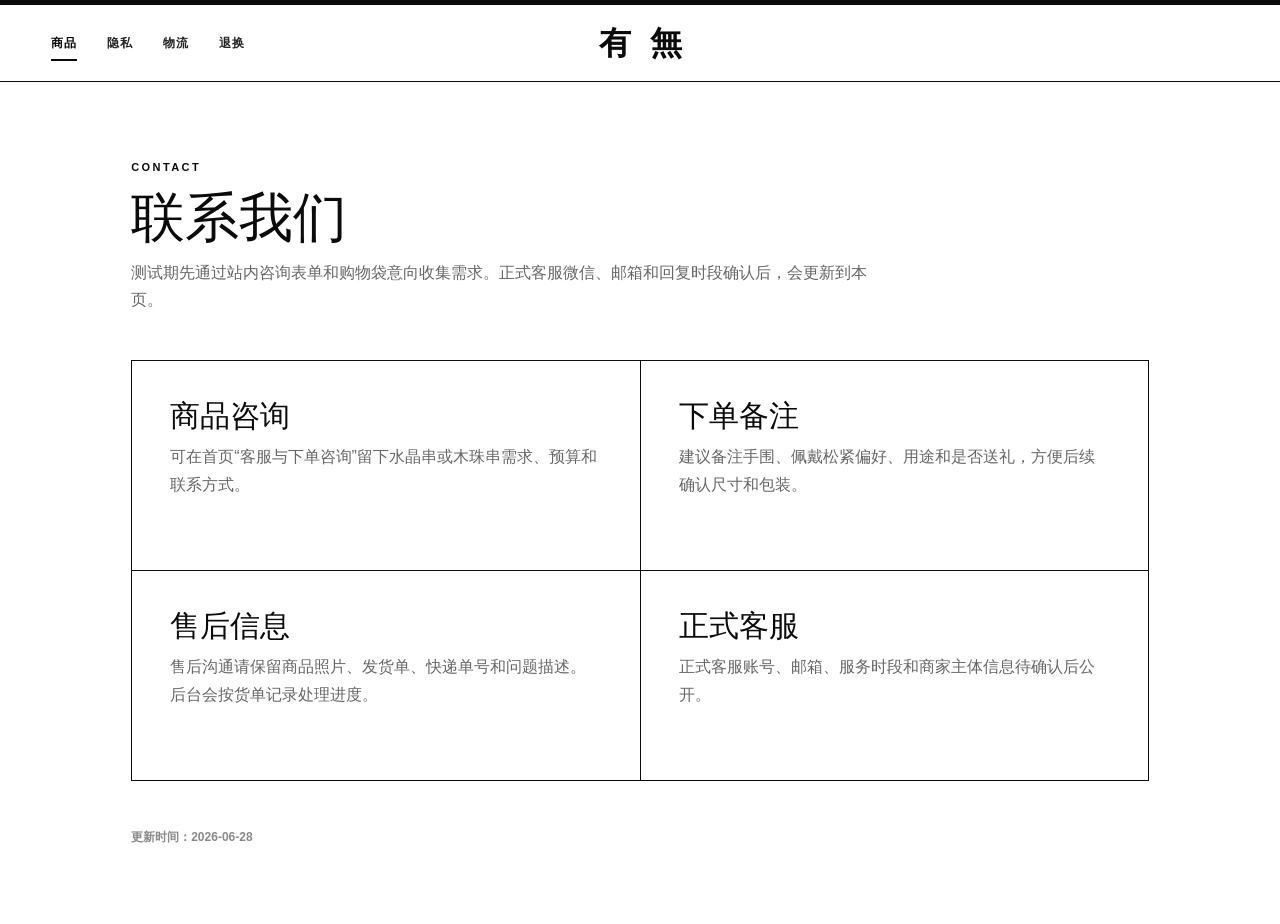
==== contact.html @ 82398ecc "Deploy Void & Form public test site" ====
<!doctype html>
<html lang="zh-CN">
  <head>
    <meta charset="utf-8" />
    <meta name="viewport" content="width=device-width, initial-scale=1" />
    <title>联系我们｜有无</title>
    <meta name="description" content="有无测试期独立站联系页面，用于商品咨询、手围备注、订单和售后沟通。" />
    <link rel="stylesheet" href="styles.css?v=conversion-21" />
  </head>
  <body>
    <header class="site-header policy-header">
      <a class="brand" href="index.html#home" aria-label="有无首页">
        <span class="brand-logo"><strong>有 無</strong></span>
      </a>
      <nav class="main-nav" aria-label="政策导航">
        <a href="index.html#shop">商品</a>
        <a href="privacy.html">隐私</a>
        <a href="shipping.html">物流</a>
        <a href="returns.html">退换</a>
      </nav>
    </header>
    <main class="policy-main">
      <section class="policy-hero">
        <p class="eyebrow">CONTACT</p>
        <h1>联系我们</h1>
        <p>测试期先通过站内咨询表单和购物袋意向收集需求。正式客服微信、邮箱和回复时段确认后，会更新到本页。</p>
      </section>
      <section class="policy-grid">
        <article>
          <h2>商品咨询</h2>
          <p>可在首页“客服与下单咨询”留下水晶串或木珠串需求、预算和联系方式。</p>
        </article>
        <article>
          <h2>下单备注</h2>
          <p>建议备注手围、佩戴松紧偏好、用途和是否送礼，方便后续确认尺寸和包装。</p>
        </article>
        <article>
          <h2>售后信息</h2>
          <p>售后沟通请保留商品照片、发货单、快递单号和问题描述。后台会按货单记录处理进度。</p>
        </article>
        <article>
          <h2>正式客服</h2>
          <p>正式客服账号、邮箱、服务时段和商家主体信息待确认后公开。</p>
        </article>
      </section>
      <p class="policy-updated">更新时间：2026-06-28</p>
    </main>
  </body>
</html>
---- styles.css ----
:root {
  --ink: #0b0b0b;
  --ink-soft: #242424;
  --muted: #666666;
  --faint: #8a8a8a;
  --line: #e2e2e2;
  --line-dark: #bdbdbd;
  --paper: #ffffff;
  --panel: #ffffff;
  --accent: #0b0b0b;
  --teal: #0b0b0b;
  --gold: #8c7a45;
  --shadow: 0 18px 44px rgba(0, 0, 0, 0.08);
  --serif: Georgia, "Times New Roman", "Songti SC", "STSong", "Noto Serif CJK SC", serif;
  --sans: -apple-system, BlinkMacSystemFont, "Segoe UI", "PingFang SC", "Hiragino Sans GB",
    "Microsoft YaHei", sans-serif;
}

* {
  box-sizing: border-box;
}

html {
  scroll-behavior: smooth;
}

body {
  margin: 0;
  color: var(--ink);
  background: var(--paper);
  font-family: var(--sans);
  padding-bottom: 0;
}

button,
input,
select {
  font: inherit;
}

button {
  cursor: pointer;
}

img {
  display: block;
  max-width: 100%;
}

.site-header {
  position: sticky;
  top: 0;
  z-index: 20;
  display: grid;
  grid-template-columns: 1fr auto 1fr;
  align-items: center;
  gap: 22px;
  min-height: 82px;
  padding: 10px clamp(18px, 4vw, 52px);
  border-top: 5px solid var(--ink);
  border-bottom: 1px solid var(--ink);
  background: rgba(255, 255, 255, 0.96);
  backdrop-filter: blur(12px);
}

.brand {
  grid-column: 2;
  display: inline-grid;
  place-items: center;
  color: inherit;
  text-decoration: none;
}

.brand-logo {
  display: grid;
  place-items: center;
  min-width: 96px;
}

.brand strong {
  display: block;
}

.brand strong {
  font-family: var(--serif);
  font-size: 32px;
  font-weight: 600;
  letter-spacing: 0.18em;
  line-height: 1;
  text-align: center;
  text-indent: 0.2em;
}

.main-nav {
  grid-column: 1;
  grid-row: 1;
  display: flex;
  justify-content: start;
  gap: clamp(14px, 2.4vw, 30px);
}

.main-nav a {
  position: relative;
  color: var(--ink-soft);
  font-size: 12px;
  font-weight: 700;
  letter-spacing: 0.08em;
  text-decoration: none;
  text-transform: uppercase;
}

.main-nav a::after {
  position: absolute;
  right: 0;
  bottom: -9px;
  left: 0;
  height: 2px;
  content: "";
  background: currentColor;
  opacity: 0;
  transform: scaleX(0.35);
  transition:
    opacity 180ms ease,
    transform 180ms ease;
}

.main-nav a:hover,
.main-nav a:first-child {
  color: var(--ink);
}

.main-nav a:hover::after,
.main-nav a:first-child::after {
  opacity: 1;
  transform: scaleX(1);
}

.header-actions {
  grid-column: 3;
  grid-row: 1;
  display: flex;
  align-items: center;
  justify-content: end;
  gap: 8px;
}

.language-switch {
  display: grid;
  grid-template-columns: repeat(2, 38px);
  border: 1px solid var(--ink);
  background: var(--panel);
}

.language-switch button {
  width: 38px;
  height: 38px;
  padding: 0;
  border: 0;
  color: var(--muted);
  background: transparent;
  font-size: 12px;
  font-weight: 700;
}

.language-switch button + button {
  border-left: 1px solid var(--line);
}

.language-switch button.is-active {
  color: var(--panel);
  background: var(--ink);
}

.icon-button,
.cart-button {
  display: inline-grid;
  place-items: center;
  min-width: 42px;
  height: 42px;
  border: 1px solid var(--ink);
  color: var(--ink);
  background: var(--panel);
}

.icon-button:hover,
.cart-button:hover,
.secondary-button:hover,
.quick-button:hover {
  border-color: var(--ink);
}

.cart-button {
  grid-template-columns: auto auto;
  gap: 9px;
  padding: 0 12px;
}

.cart-count {
  display: grid;
  place-items: center;
  min-width: 22px;
  height: 22px;
  color: var(--panel);
  background: var(--ink);
  font-size: 12px;
  font-weight: 700;
}

main {
  padding: 0 clamp(18px, 4vw, 52px) clamp(36px, 5vw, 68px);
}

.intro-hero {
  position: relative;
  isolation: isolate;
  display: grid;
  align-items: center;
  min-height: min(78vh, 760px);
  margin: 0 calc(-1 * clamp(18px, 4vw, 52px)) clamp(28px, 5vw, 58px);
  overflow: hidden;
  color: var(--panel);
  background: var(--ink);
}

.intro-hero::after {
  position: absolute;
  inset: 0;
  z-index: -1;
  content: "";
  background:
    linear-gradient(90deg, rgba(0, 0, 0, 0.04) 0%, rgba(0, 0, 0, 0.02) 52%, rgba(0, 0, 0, 0.08) 100%),
    linear-gradient(180deg, rgba(0, 0, 0, 0.02), rgba(0, 0, 0, 0.16));
}

.intro-slider {
  position: absolute;
  inset: 0;
  z-index: -2;
  overflow: hidden;
}

.intro-hero-image {
  position: absolute;
  inset: 0;
  width: 100%;
  height: 100%;
  object-fit: cover;
  object-position: 66% center;
  opacity: 0;
  filter: saturate(1.02) contrast(1.04);
  transform: scale(1.02);
  transition:
    opacity 900ms ease,
    transform 1800ms ease;
}

.intro-hero-image.is-active {
  opacity: 1;
  transform: scale(1);
}

.intro-copy {
  display: grid;
  gap: 22px;
  width: min(720px, calc(100% - 36px));
  margin-left: clamp(22px, 7vw, 96px);
  padding: clamp(48px, 8vw, 110px) 0;
}

.intro-copy .eyebrow,
.intro-copy p,
.intro-copy h1 {
  color: var(--panel);
}

.intro-copy h1 {
  max-width: 8.6em;
  margin: 0;
  font-size: clamp(48px, 8vw, 96px);
  line-height: 0.96;
}

.intro-copy > p:not(.eyebrow) {
  max-width: 34rem;
  margin: 0;
  color: rgba(255, 255, 255, 0.82);
  font-size: 17px;
}

.intro-entries {
  display: grid;
  grid-template-columns: repeat(4, minmax(0, 1fr));
  width: min(680px, 100%);
  border-top: 1px solid rgba(255, 255, 255, 0.72);
  border-left: 1px solid rgba(255, 255, 255, 0.72);
}

.intro-entries a {
  display: grid;
  place-items: center;
  min-height: 54px;
  padding: 0 14px;
  border-right: 1px solid rgba(255, 255, 255, 0.72);
  border-bottom: 1px solid rgba(255, 255, 255, 0.72);
  color: var(--panel);
  font-size: 13px;
  font-weight: 900;
  text-align: center;
  text-decoration: none;
}

.intro-entries a:hover {
  color: var(--ink);
  background: rgba(255, 255, 255, 0.92);
}

.intro-note {
  position: absolute;
  right: clamp(18px, 4vw, 54px);
  bottom: clamp(18px, 4vw, 48px);
  display: flex;
  gap: 18px;
  color: rgba(255, 255, 255, 0.76);
  font-size: 12px;
  font-weight: 900;
  letter-spacing: 0.18em;
}

.hero-dots {
  position: absolute;
  bottom: 30px;
  left: 50%;
  display: flex;
  gap: 10px;
  transform: translateX(-50%);
}

.hero-dots button {
  width: 9px;
  height: 9px;
  padding: 0;
  border: 1px solid rgba(255, 255, 255, 0.86);
  border-radius: 999px;
  background: rgba(255, 255, 255, 0.38);
  cursor: pointer;
}

.hero-dots button.is-active {
  width: 26px;
  background: rgba(255, 255, 255, 0.92);
}

.shop-shell {
  display: grid;
  grid-template-columns: 1fr;
  gap: 18px;
  align-items: start;
  min-height: auto;
}

.shop-rail {
  position: static;
  display: flex;
  align-items: end;
  justify-content: space-between;
  gap: 18px;
  padding: 10px 0 14px;
  border-top: 0;
  border-bottom: 1px solid var(--line);
}

.eyebrow {
  margin: 0 0 10px;
  color: var(--ink);
  font-size: 11px;
  font-weight: 800;
  letter-spacing: 0.22em;
  text-transform: uppercase;
}

h1,
h2,
h3,
p {
  margin-top: 0;
}

h1,
h2,
h3 {
  font-family: var(--serif);
  font-weight: 500;
  letter-spacing: 0;
}

h1 {
  max-width: 8.8em;
  margin-bottom: 0;
  font-size: clamp(34px, 4.5vw, 54px);
  line-height: 1;
}

h2 {
  margin-bottom: 10px;
  font-size: 38px;
  line-height: 1.14;
}

h3 {
  margin-bottom: 8px;
  font-size: 20px;
  line-height: 1.22;
}

p {
  color: var(--muted);
  line-height: 1.72;
}

.shop-rail > p {
  max-width: 32rem;
}

.hero-visual {
  overflow: hidden;
  border: 1px solid var(--ink);
  background: #f3f3f3;
}

.hero-visual img {
  width: 100%;
  aspect-ratio: 4 / 3;
  object-fit: cover;
  filter: grayscale(0.08) saturate(0.72) contrast(1.08);
}

.trust-list {
  display: grid;
  grid-template-columns: repeat(3, 1fr);
  gap: 0;
  margin: 0;
  border-top: 1px solid var(--ink);
  border-left: 1px solid var(--ink);
}

.trust-list div {
  padding: 14px 12px;
  border-right: 1px solid var(--ink);
  border-bottom: 1px solid var(--ink);
  background: var(--panel);
}

.trust-list dt {
  font-family: var(--serif);
  font-size: 24px;
  font-weight: 500;
}

.trust-list dd {
  margin: 4px 0 0;
  color: var(--muted);
  font-size: 13px;
}

.commerce-panel {
  display: grid;
  gap: 16px;
  padding-top: 0;
}

.toolbar {
  display: grid;
  grid-template-columns: minmax(0, 1fr) auto;
  gap: 12px;
  align-items: center;
  padding-bottom: 16px;
  border-bottom: 1px solid var(--ink);
}

.search-field {
  display: grid;
  grid-template-columns: auto 1fr;
  align-items: center;
  gap: 10px;
  min-height: 48px;
  padding: 0 15px;
  border: 1px solid var(--ink);
  background: var(--panel);
}

.search-field input {
  width: 100%;
  border: 0;
  outline: 0;
  background: transparent;
  color: var(--ink);
}

.sort-wrap {
  display: grid;
  grid-template-columns: auto auto;
  align-items: center;
  gap: 10px;
  min-height: 48px;
  padding: 0 14px;
  border: 1px solid var(--ink);
  background: var(--panel);
  color: var(--muted);
  font-size: 14px;
}

.sort-wrap select {
  border: 0;
  outline: 0;
  background: transparent;
  color: var(--ink);
}

.category-tabs {
  display: flex;
  gap: 0;
  overflow-x: auto;
  border: 1px solid var(--ink);
  background: var(--panel);
}

.tab {
  min-width: 88px;
  min-height: 44px;
  padding: 0 15px;
  border: 0;
  border-right: 1px solid var(--line-dark);
  background: transparent;
  color: var(--ink);
  font-size: 12px;
  font-weight: 700;
  letter-spacing: 0.08em;
  text-transform: uppercase;
  white-space: nowrap;
}

.tab:last-child {
  border-right: 0;
}

.tab.is-active {
  color: var(--panel);
  background: var(--ink);
}

.product-grid {
  display: grid;
  grid-template-columns: repeat(2, minmax(0, 1fr));
  border-top: 1px solid var(--ink);
  border-left: 1px solid var(--ink);
}

.product-card {
  display: grid;
  grid-template-rows: auto 1fr;
  min-height: 100%;
  border-right: 1px solid var(--ink);
  border-bottom: 1px solid var(--ink);
  background: var(--panel);
}

.product-card figure {
  position: relative;
  margin: 0;
  overflow: hidden;
  border-bottom: 1px solid var(--ink);
  background: #f1f1f1;
}

.product-card img {
  width: 100%;
  aspect-ratio: 1 / 1;
  object-fit: cover;
  filter: grayscale(0.06) saturate(0.78) contrast(1.04);
  transition:
    filter 200ms ease,
    transform 260ms ease;
}

.product-card:hover img {
  filter: grayscale(0) saturate(0.92) contrast(1.06);
  transform: scale(1.018);
}

.badge {
  display: inline-block;
  width: fit-content;
  border: 1px solid var(--ink);
  padding: 7px 10px;
  color: var(--ink);
  background: rgba(255, 255, 255, 0.92);
  font-size: 11px;
  font-weight: 800;
  letter-spacing: 0.12em;
  text-transform: uppercase;
}

.product-card figure .badge {
  position: absolute;
  top: 12px;
  left: 12px;
}

.product-card-body {
  display: grid;
  grid-template-rows: auto auto 1fr auto auto;
  gap: 13px;
  padding: 18px;
}

.lot-kicker {
  display: flex;
  justify-content: space-between;
  gap: 12px;
  color: var(--ink);
  font-size: 11px;
  font-weight: 800;
  letter-spacing: 0.12em;
  text-transform: uppercase;
}

.lot-kicker span:last-child {
  color: var(--muted);
  text-align: right;
}

.product-title-row {
  display: block;
}

.product-title-row h3 {
  margin: 0;
  min-width: 0;
  overflow-wrap: anywhere;
  font-size: 24px;
}

.price {
  color: var(--ink);
  font-family: var(--serif);
  font-size: 21px;
  font-weight: 500;
  white-space: nowrap;
}

.meta {
  color: var(--muted);
  font-size: 13px;
  line-height: 1.62;
}

.estimate-row {
  display: flex;
  align-items: baseline;
  justify-content: space-between;
  gap: 12px;
  padding-top: 12px;
  border-top: 1px solid var(--ink);
  color: var(--faint);
  font-size: 12px;
  text-transform: uppercase;
}

.card-actions {
  display: grid;
  grid-template-columns: 1fr auto;
  gap: 8px;
}

.secondary-button,
.primary-button,
.quick-button {
  min-height: 42px;
  border-radius: 0;
  font-weight: 800;
}

.secondary-button,
.primary-button {
  padding: 0 15px;
}

.primary-button {
  border: 1px solid var(--ink);
  color: var(--panel);
  background: var(--ink);
}

.primary-button:hover {
  border-color: var(--ink);
  color: var(--ink);
  background: var(--panel);
}

.secondary-button {
  color: var(--ink);
  border: 1px solid var(--ink);
  background: var(--panel);
}

.quick-button {
  min-width: 82px;
  padding: 0 12px;
  border: 1px solid var(--ink);
  background: var(--panel);
  color: var(--ink);
}

.empty-state {
  padding: 34px;
  border: 1px dashed var(--line-dark);
  text-align: center;
}

.collection-band,
.finder-section,
.model-grid,
.subscription-band,
.lead-section,
.content-grid,
.service-strip {
  margin-top: clamp(38px, 6vw, 76px);
}

.finder-section {
  display: grid;
  grid-template-columns: minmax(280px, 0.8fr) minmax(0, 1.2fr);
  gap: 0;
  border: 1px solid var(--ink);
}

.finder-copy,
.finder-tool {
  padding: clamp(24px, 4vw, 44px);
}

.finder-copy {
  border-right: 1px solid var(--ink);
  background: var(--panel);
}

.finder-tool {
  display: grid;
  gap: 18px;
  background: #f7f7f7;
}

.finder-options {
  display: grid;
  grid-template-columns: repeat(4, 1fr);
  border-top: 1px solid var(--ink);
  border-left: 1px solid var(--ink);
}

.finder-options button {
  min-height: 46px;
  border: 0;
  border-right: 1px solid var(--ink);
  border-bottom: 1px solid var(--ink);
  background: var(--panel);
  color: var(--ink);
  font-weight: 800;
}

.finder-options button.is-active {
  background: var(--ink);
  color: var(--panel);
}

.fit-result {
  display: grid;
  gap: 12px;
  padding: 20px;
  border: 1px solid var(--ink);
  background: var(--panel);
}

.fit-result h3 {
  margin: 0;
  font-size: 28px;
}

.model-grid {
  display: grid;
  grid-template-columns: 1.15fr repeat(4, 1fr);
  border-top: 1px solid var(--ink);
  border-left: 1px solid var(--ink);
}

.model-heading,
.model-grid article {
  min-height: 230px;
  padding: 24px;
  border-right: 1px solid var(--ink);
  border-bottom: 1px solid var(--ink);
  background: var(--panel);
}

.model-heading {
  background: var(--ink);
}

.model-heading h2,
.model-heading .eyebrow {
  color: var(--panel);
}

.model-grid article span {
  display: block;
  margin-bottom: 40px;
  font-family: var(--serif);
  font-size: 28px;
}

.model-grid article h3 {
  font-size: 22px;
}

.subscription-band {
  display: grid;
  grid-template-columns: minmax(0, 1fr) auto;
  gap: 24px;
  align-items: end;
  padding: clamp(26px, 4vw, 46px);
  border: 1px solid var(--ink);
  background: #f6f6f6;
}

.subscription-band h2 {
  font-size: 44px;
}

.subscription-band p {
  max-width: 54rem;
}

.lead-section {
  display: grid;
  grid-template-columns: minmax(0, 0.9fr) minmax(320px, 1.1fr);
  gap: clamp(22px, 4vw, 46px);
  align-items: start;
  padding: clamp(26px, 4vw, 46px);
  border: 1px solid var(--ink);
  background: var(--panel);
}

.lead-panel {
  display: grid;
  gap: 12px;
}

.lead-form {
  display: grid;
  grid-template-columns: 1fr 1fr;
  gap: 12px;
}

.lead-form label {
  display: grid;
  gap: 6px;
  color: var(--muted);
  font-size: 13px;
  font-weight: 800;
}

.lead-form input,
.lead-form select {
  min-height: 46px;
  width: 100%;
  border: 1px solid var(--ink);
  border-radius: 0;
  padding: 0 12px;
  background: var(--panel);
  color: var(--ink);
}

.lead-form button {
  grid-column: 1 / -1;
}

.lead-tools {
  display: flex;
  align-items: center;
  justify-content: space-between;
  gap: 12px;
  min-height: 52px;
  padding: 8px 10px 8px 14px;
  border: 1px solid var(--ink);
  background: #f7f7f7;
}

.lead-tools p {
  margin: 0;
  color: var(--ink);
  font-size: 13px;
  font-weight: 800;
}

.lead-tools .secondary-button {
  min-height: 38px;
  padding: 0 12px;
}

.collection-band {
  position: relative;
  display: grid;
  grid-template-columns: minmax(0, 1fr) auto;
  gap: 24px;
  align-items: end;
  overflow: hidden;
  min-height: 360px;
  padding: clamp(28px, 5vw, 52px);
  border: 1px solid var(--ink);
  color: var(--panel);
  background:
    linear-gradient(90deg, rgba(0, 0, 0, 0.94), rgba(0, 0, 0, 0.62) 48%, rgba(0, 0, 0, 0.14)),
    url("assets/set-still-life.svg") center right / cover;
}

.collection-band p,
.collection-band .eyebrow {
  color: rgba(255, 255, 255, 0.8);
}

.collection-band h2 {
  max-width: 680px;
  color: var(--panel);
}

.collection-band .primary-button {
  color: var(--ink);
  border-color: var(--panel);
  background: var(--panel);
}

.content-grid {
  display: grid;
  grid-template-columns: 1.1fr repeat(3, 1fr);
  border-top: 1px solid var(--line-dark);
  border-left: 1px solid var(--line-dark);
}

.content-grid > div,
.content-grid article {
  min-height: 220px;
  padding: 24px;
  border-right: 1px solid var(--line-dark);
  border-bottom: 1px solid var(--line-dark);
  background: var(--panel);
}

.content-grid > div {
  background: var(--ink);
}

.content-grid > div h2,
.content-grid > div .eyebrow {
  color: var(--panel);
}

.content-grid article h3 {
  font-size: 21px;
}

.service-strip {
  display: grid;
  grid-template-columns: repeat(3, 1fr);
  border-top: 1px solid var(--line-dark);
  border-left: 1px solid var(--line-dark);
  background: var(--panel);
}

.service-strip span {
  display: grid;
  place-items: center;
  min-height: 62px;
  padding: 0 16px;
  border-right: 1px solid var(--line-dark);
  border-bottom: 1px solid var(--line-dark);
  color: var(--ink-soft);
  text-align: center;
}

.site-footer {
  display: grid;
  grid-template-columns: minmax(0, 1fr) auto;
  gap: 24px;
  align-items: end;
  margin: clamp(12px, 3vw, 28px) clamp(18px, 4vw, 52px) 0;
  padding: 22px 0 28px;
  border-top: 1px solid var(--ink);
}

.site-footer strong {
  display: block;
  margin-bottom: 8px;
  font-family: var(--serif);
  font-size: 22px;
  font-weight: 500;
}

.site-footer p {
  max-width: 42rem;
  margin: 0;
  font-size: 13px;
}

.site-footer nav {
  display: flex;
  flex-wrap: wrap;
  justify-content: end;
  gap: 12px 18px;
}

.site-footer a {
  color: var(--ink);
  font-size: 12px;
  font-weight: 800;
  letter-spacing: 0.08em;
  text-decoration: none;
}

.site-footer a:hover {
  text-decoration: underline;
  text-underline-offset: 4px;
}

.policy-header {
  position: static;
}

.policy-main {
  display: grid;
  gap: clamp(24px, 4vw, 46px);
  max-width: 1120px;
  margin: 0 auto;
  padding: clamp(34px, 6vw, 76px) clamp(18px, 4vw, 52px);
}

.policy-hero {
  display: grid;
  gap: 14px;
  max-width: 760px;
}

.policy-hero h1 {
  max-width: none;
}

.policy-hero p {
  margin: 0;
}

.policy-grid {
  display: grid;
  grid-template-columns: repeat(2, minmax(0, 1fr));
  border-top: 1px solid var(--ink);
  border-left: 1px solid var(--ink);
}

.policy-grid article {
  min-height: 210px;
  padding: clamp(22px, 4vw, 38px);
  border-right: 1px solid var(--ink);
  border-bottom: 1px solid var(--ink);
  background: var(--panel);
}

.policy-grid h2 {
  font-size: 30px;
}

.policy-updated {
  margin: 0;
  color: var(--faint);
  font-size: 12px;
  font-weight: 800;
}

.cart-drawer {
  position: fixed;
  inset: 0;
  z-index: 40;
  pointer-events: none;
  visibility: hidden;
}

.cart-drawer.is-open {
  pointer-events: auto;
  visibility: visible;
}

.cart-backdrop {
  position: absolute;
  inset: 0;
  background: rgba(17, 17, 17, 0.38);
  opacity: 0;
  transition: opacity 180ms ease;
}

.cart-drawer.is-open .cart-backdrop {
  opacity: 1;
}

.cart-panel {
  position: absolute;
  top: 0;
  right: 0;
  display: grid;
  grid-template-rows: auto 1fr auto;
  width: min(440px, 100%);
  height: 100%;
  padding: 20px;
  background: var(--panel);
  box-shadow: var(--shadow);
  transform: translateX(100%);
  transition: transform 220ms ease;
}

.cart-drawer.is-open .cart-panel {
  transform: translateX(0);
}

.cart-panel header {
  display: flex;
  align-items: center;
  justify-content: space-between;
  gap: 12px;
  padding-bottom: 16px;
  border-bottom: 1px solid var(--ink);
}

.cart-panel h2 {
  margin: 0;
  font-size: 30px;
}

.cart-items {
  display: grid;
  align-content: start;
  gap: 12px;
  overflow: auto;
  padding: 16px 0;
}

.cart-line {
  display: grid;
  grid-template-columns: 76px 1fr;
  gap: 12px;
  padding: 10px;
  border: 1px solid var(--line-dark);
}

.cart-line img {
  width: 76px;
  height: 76px;
  object-fit: cover;
  background: #ebe8df;
}

.cart-line h3 {
  margin: 0 0 5px;
  font-size: 17px;
}

.qty-row {
  display: flex;
  align-items: center;
  justify-content: space-between;
  gap: 10px;
  margin-top: 8px;
}

.qty-controls {
  display: grid;
  grid-template-columns: 32px 32px 32px;
  align-items: center;
  border: 1px solid var(--line-dark);
  text-align: center;
}

.qty-controls button {
  width: 32px;
  height: 32px;
  border: 0;
  background: var(--panel);
}

.qty-controls button + span,
.qty-controls span + button {
  border-left: 1px solid var(--line);
}

.cart-summary {
  display: grid;
  gap: 14px;
  padding-top: 16px;
  border-top: 1px solid var(--ink);
}

.cart-summary > div {
  display: flex;
  align-items: center;
  justify-content: space-between;
  font-size: 18px;
}

.cart-progress {
  display: grid !important;
  gap: 8px;
  align-items: stretch;
  justify-content: stretch;
  padding: 12px;
  border: 1px solid var(--ink);
  background: #f7f7f7;
  color: var(--ink);
  font-size: 13px !important;
}

.full {
  width: 100%;
}

.product-dialog {
  width: min(900px, calc(100% - 28px));
  padding: 0;
  border: 1px solid var(--ink);
  border-radius: 0;
  background: var(--panel);
  box-shadow: var(--shadow);
}

.product-dialog::backdrop {
  background: rgba(17, 17, 17, 0.42);
}

.dialog-close {
  position: absolute;
  top: 14px;
  right: 14px;
  z-index: 1;
}

.dialog-body {
  display: grid;
  grid-template-columns: 0.98fr 1fr;
}

.dialog-body img {
  width: 100%;
  height: 100%;
  min-height: 430px;
  object-fit: cover;
  border-right: 1px solid var(--line-dark);
  background: #ebe8df;
}

.dialog-copy {
  display: grid;
  align-content: center;
  gap: 17px;
  padding: clamp(26px, 5vw, 48px);
}

.dialog-copy h2 {
  font-size: 42px;
}

.detail-list {
  display: grid;
  gap: 0;
  margin: 0;
  padding: 0;
  border-top: 1px solid var(--line);
  list-style: none;
}

.detail-list li {
  padding: 11px 0;
  border-bottom: 1px solid var(--line);
  color: var(--muted);
}

.toast {
  position: fixed;
  right: 18px;
  bottom: 18px;
  z-index: 60;
  max-width: min(340px, calc(100% - 36px));
  padding: 13px 16px;
  border: 1px solid var(--ink);
  color: var(--panel);
  background: var(--ink);
  box-shadow: var(--shadow);
  opacity: 0;
  transform: translateY(12px);
  transition:
    opacity 180ms ease,
    transform 180ms ease;
}

.toast.is-visible {
  opacity: 1;
  transform: translateY(0);
}

.mobile-tabbar {
  position: fixed;
  right: 0;
  bottom: 0;
  left: 0;
  z-index: 50;
  display: none;
  grid-template-columns: repeat(4, 1fr);
  min-height: 64px;
  border-top: 1px solid var(--line);
  background: rgba(255, 255, 255, 0.96);
  backdrop-filter: blur(12px);
}

.mobile-tabbar a,
.mobile-tabbar button {
  display: grid;
  place-items: center;
  gap: 3px;
  padding: 7px 4px;
  border: 0;
  color: var(--ink);
  background: transparent;
  font-size: 11px;
  font-weight: 800;
  text-decoration: none;
}

.mobile-tabbar span {
  font-size: 22px;
  line-height: 1;
}

.mobile-tabbar strong {
  font-size: 11px;
}

@media (max-width: 1080px) {
  .shop-shell {
    grid-template-columns: 1fr;
  }

  .shop-rail {
    position: static;
    grid-template-columns: minmax(0, 1fr) minmax(280px, 0.75fr);
    align-items: end;
  }

  .shop-rail .eyebrow,
  .shop-rail h1,
  .shop-rail > p,
  .trust-list {
    grid-column: 1;
  }

  h1 {
    font-size: 56px;
  }

  .product-grid {
    grid-template-columns: repeat(2, minmax(0, 1fr));
  }

  .content-grid {
    grid-template-columns: 1fr 1fr;
  }

  .site-footer {
    grid-template-columns: 1fr;
    align-items: start;
  }

  .site-footer nav {
    justify-content: start;
  }
}

@media (max-width: 760px) {
  .site-header {
    grid-template-columns: 1fr auto;
    gap: 14px;
    padding: 12px 16px;
  }

  .brand {
    grid-column: 1;
    justify-content: start;
  }

  .brand strong {
    font-size: 26px;
    text-align: left;
  }

  .header-actions {
    grid-column: 2;
  }

  .main-nav {
    grid-column: 1 / -1;
    justify-content: start;
    overflow-x: auto;
    padding-bottom: 2px;
  }

  .header-actions {
    gap: 6px;
  }

  .language-switch {
    grid-template-columns: repeat(2, 32px);
  }

  .language-switch button {
    width: 32px;
    height: 38px;
  }

  .cart-button {
    padding: 0 10px;
  }

  main {
    padding: 18px 18px 84px;
  }

  .intro-hero {
    min-height: 72vh;
    margin: -18px -18px 34px;
  }

  .intro-copy {
    width: auto;
    margin: 0;
    padding: 58px 20px 118px;
  }

  .intro-copy h1 {
    font-size: 48px;
  }

  .intro-entries {
    grid-template-columns: repeat(2, minmax(0, 1fr));
  }

  .intro-note {
    right: 20px;
    bottom: 58px;
    left: 20px;
    flex-wrap: wrap;
    gap: 10px 16px;
  }

  .hero-dots {
    bottom: 24px;
  }

  .mobile-tabbar {
    display: grid;
  }

  .shop-rail {
    display: grid;
    gap: 14px;
  }

  .trust-list {
    grid-template-columns: repeat(3, minmax(0, 1fr));
  }

  .shop-rail {
    display: block;
    padding-top: 18px;
  }

  h1 {
    max-width: 9.8em;
    font-size: 42px;
  }

  h2 {
    font-size: 31px;
  }

  .trust-list,
  .toolbar,
  .finder-section,
  .finder-options,
  .model-grid,
  .subscription-band,
  .lead-section,
  .lead-form,
  .collection-band,
  .content-grid,
  .service-strip,
  .dialog-body,
  .policy-grid {
    grid-template-columns: 1fr;
  }

  .product-grid {
    grid-template-columns: 1fr;
  }

  .finder-copy {
    border-right: 0;
    border-bottom: 1px solid var(--ink);
  }

  .lead-form button {
    grid-column: auto;
  }

  .lead-tools {
    align-items: stretch;
    flex-direction: column;
  }

  .model-heading,
  .model-grid article {
    min-height: auto;
  }

  .toolbar {
    padding-bottom: 14px;
  }

  .sort-wrap {
    grid-template-columns: 1fr;
    gap: 2px;
    padding: 8px 14px;
  }

  .collection-band {
    align-items: start;
    min-height: 330px;
    background:
      linear-gradient(180deg, rgba(0, 0, 0, 0.95), rgba(0, 0, 0, 0.68)),
      url("assets/set-still-life.svg") center / cover;
  }

  .dialog-body img {
    min-height: 260px;
    max-height: 360px;
    border-right: 0;
    border-bottom: 1px solid var(--line-dark);
  }

  .dialog-copy h2 {
    font-size: 32px;
  }

  .site-footer {
    margin-bottom: 76px;
  }

  .policy-main {
    padding: 28px 18px 74px;
  }

  .policy-grid article {
    min-height: auto;
  }
}

@media (max-width: 420px) {
  .brand {
    gap: 8px;
  }

  .brand strong {
    font-size: 22px;
  }

  .header-actions .icon-button[data-search-focus] {
    display: none;
  }

  .cart-button {
    min-width: 40px;
  }

  .product-card-body {
    padding: 15px;
  }

}
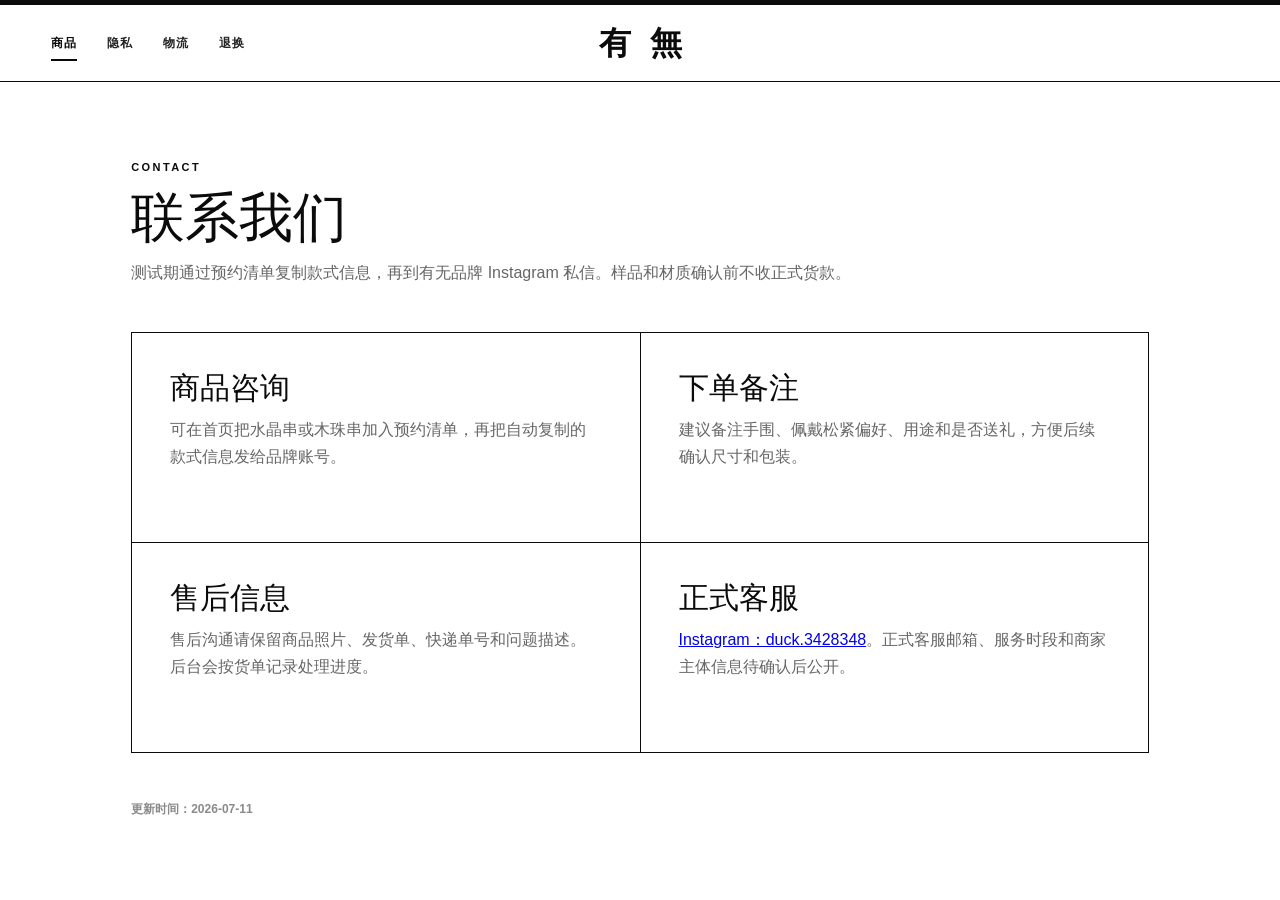
==== commit 3ea0d358: "Add sourcing interest-test funnel" ====
--- a/contact.html
+++ b/contact.html
@@ -5,7 +5,7 @@
     <meta name="viewport" content="width=device-width, initial-scale=1" />
     <title>联系我们｜有无</title>
     <meta name="description" content="有无测试期独立站联系页面，用于商品咨询、手围备注、订单和售后沟通。" />
-    <link rel="stylesheet" href="styles.css?v=conversion-21" />
+    <link rel="stylesheet" href="styles.css?v=sourcing-22" />
   </head>
   <body>
     <header class="site-header policy-header">
@@ -23,12 +23,12 @@
       <section class="policy-hero">
         <p class="eyebrow">CONTACT</p>
         <h1>联系我们</h1>
-        <p>测试期先通过站内咨询表单和购物袋意向收集需求。正式客服微信、邮箱和回复时段确认后，会更新到本页。</p>
+        <p>测试期通过预约清单复制款式信息，再到有无品牌 Instagram 私信。样品和材质确认前不收正式货款。</p>
       </section>
       <section class="policy-grid">
         <article>
           <h2>商品咨询</h2>
-          <p>可在首页“客服与下单咨询”留下水晶串或木珠串需求、预算和联系方式。</p>
+          <p>可在首页把水晶串或木珠串加入预约清单，再把自动复制的款式信息发给品牌账号。</p>
         </article>
         <article>
           <h2>下单备注</h2>
@@ -40,10 +40,10 @@
         </article>
         <article>
           <h2>正式客服</h2>
-          <p>正式客服账号、邮箱、服务时段和商家主体信息待确认后公开。</p>
+          <p><a href="https://www.instagram.com/duck.3428348/" target="_blank" rel="noreferrer">Instagram：duck.3428348</a>。正式客服邮箱、服务时段和商家主体信息待确认后公开。</p>
         </article>
       </section>
-      <p class="policy-updated">更新时间：2026-06-28</p>
+      <p class="policy-updated">更新时间：2026-07-11</p>
     </main>
   </body>
 </html>
--- a/styles.css
+++ b/styles.css
@@ -686,9 +686,14 @@
 }
 
 .primary-button {
+  display: inline-flex;
+  align-items: center;
+  justify-content: center;
   border: 1px solid var(--ink);
   color: var(--panel);
   background: var(--ink);
+  text-align: center;
+  text-decoration: none;
 }
 
 .primary-button:hover {
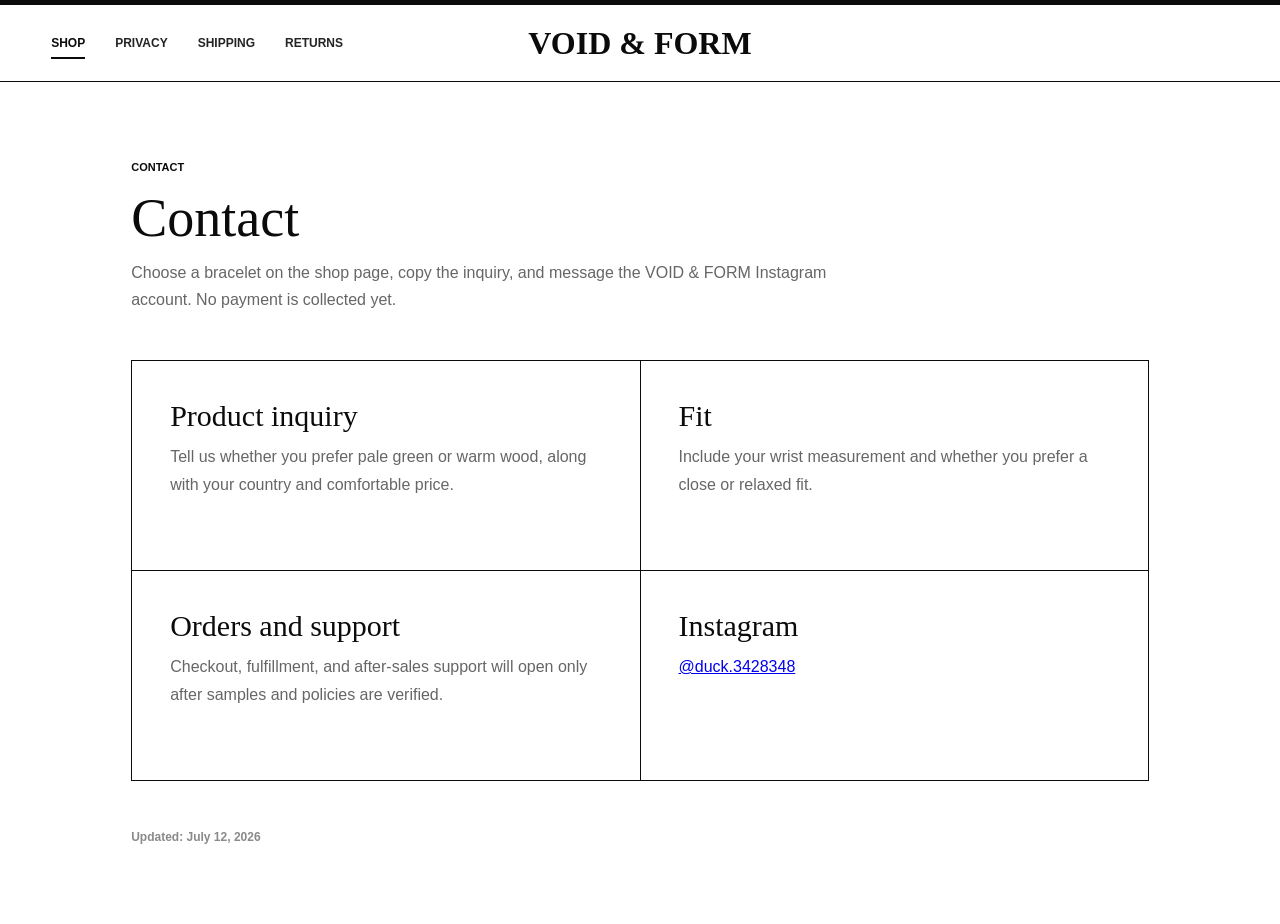
==== commit f6e501b5: "Publish English first-drop storefront" ====
--- a/contact.html
+++ b/contact.html
@@ -1,49 +1,50 @@
 <!doctype html>
-<html lang="zh-CN">
+<html lang="en">
   <head>
     <meta charset="utf-8" />
     <meta name="viewport" content="width=device-width, initial-scale=1" />
-    <title>联系我们｜有无</title>
-    <meta name="description" content="有无测试期独立站联系页面，用于商品咨询、手围备注、订单和售后沟通。" />
-    <link rel="stylesheet" href="styles.css?v=sourcing-22" />
+    <link rel="icon" href="assets/favicon.svg" type="image/svg+xml" />
+    <title>Contact | VOID &amp; FORM</title>
+    <meta name="description" content="Contact VOID &amp; FORM about pale-green and warm-wood bead bracelets." />
+    <link rel="stylesheet" href="styles.css?v=foreign-3" />
   </head>
   <body>
     <header class="site-header policy-header">
-      <a class="brand" href="index.html#home" aria-label="有无首页">
-        <span class="brand-logo"><strong>有 無</strong></span>
+      <a class="brand" href="index.html?lang=en#home" aria-label="VOID &amp; FORM home">
+        <span class="brand-logo"><strong>VOID &amp; FORM</strong></span>
       </a>
-      <nav class="main-nav" aria-label="政策导航">
-        <a href="index.html#shop">商品</a>
-        <a href="privacy.html">隐私</a>
-        <a href="shipping.html">物流</a>
-        <a href="returns.html">退换</a>
+      <nav class="main-nav" aria-label="Policy navigation">
+        <a href="index.html?lang=en#shop">Shop</a>
+        <a href="privacy.html">Privacy</a>
+        <a href="shipping.html">Shipping</a>
+        <a href="returns.html">Returns</a>
       </nav>
     </header>
     <main class="policy-main">
       <section class="policy-hero">
         <p class="eyebrow">CONTACT</p>
-        <h1>联系我们</h1>
-        <p>测试期通过预约清单复制款式信息，再到有无品牌 Instagram 私信。样品和材质确认前不收正式货款。</p>
+        <h1>Contact</h1>
+        <p>Choose a bracelet on the shop page, copy the inquiry, and message the VOID &amp; FORM Instagram account. No payment is collected yet.</p>
       </section>
       <section class="policy-grid">
         <article>
-          <h2>商品咨询</h2>
-          <p>可在首页把水晶串或木珠串加入预约清单，再把自动复制的款式信息发给品牌账号。</p>
+          <h2>Product inquiry</h2>
+          <p>Tell us whether you prefer pale green or warm wood, along with your country and comfortable price.</p>
         </article>
         <article>
-          <h2>下单备注</h2>
-          <p>建议备注手围、佩戴松紧偏好、用途和是否送礼，方便后续确认尺寸和包装。</p>
+          <h2>Fit</h2>
+          <p>Include your wrist measurement and whether you prefer a close or relaxed fit.</p>
         </article>
         <article>
-          <h2>售后信息</h2>
-          <p>售后沟通请保留商品照片、发货单、快递单号和问题描述。后台会按货单记录处理进度。</p>
+          <h2>Orders and support</h2>
+          <p>Checkout, fulfillment, and after-sales support will open only after samples and policies are verified.</p>
         </article>
         <article>
-          <h2>正式客服</h2>
-          <p><a href="https://www.instagram.com/duck.3428348/" target="_blank" rel="noreferrer">Instagram：duck.3428348</a>。正式客服邮箱、服务时段和商家主体信息待确认后公开。</p>
+          <h2>Instagram</h2>
+          <p><a href="https://www.instagram.com/duck.3428348/" target="_blank" rel="noreferrer">@duck.3428348</a></p>
         </article>
       </section>
-      <p class="policy-updated">更新时间：2026-07-11</p>
+      <p class="policy-updated">Updated: July 12, 2026</p>
     </main>
   </body>
 </html>
--- a/styles.css
+++ b/styles.css
@@ -22,6 +22,7 @@
 
 html {
   scroll-behavior: smooth;
+  scroll-padding-top: 94px;
 }
 
 body {
@@ -85,10 +86,11 @@
   font-family: var(--serif);
   font-size: 32px;
   font-weight: 600;
-  letter-spacing: 0.18em;
+  letter-spacing: 0;
   line-height: 1;
   text-align: center;
-  text-indent: 0.2em;
+  text-indent: 0;
+  white-space: nowrap;
 }
 
 .main-nav {
@@ -104,7 +106,7 @@
   color: var(--ink-soft);
   font-size: 12px;
   font-weight: 700;
-  letter-spacing: 0.08em;
+  letter-spacing: 0;
   text-decoration: none;
   text-transform: uppercase;
 }
@@ -193,6 +195,7 @@
   grid-template-columns: auto auto;
   gap: 9px;
   padding: 0 12px;
+  text-decoration: none;
 }
 
 .cart-count {
@@ -323,7 +326,7 @@
   color: rgba(255, 255, 255, 0.76);
   font-size: 12px;
   font-weight: 900;
-  letter-spacing: 0.18em;
+  letter-spacing: 0;
 }
 
 .hero-dots {
@@ -374,7 +377,7 @@
   color: var(--ink);
   font-size: 11px;
   font-weight: 800;
-  letter-spacing: 0.22em;
+  letter-spacing: 0;
   text-transform: uppercase;
 }
 
@@ -534,7 +537,7 @@
   color: var(--ink);
   font-size: 12px;
   font-weight: 700;
-  letter-spacing: 0.08em;
+  letter-spacing: 0;
   text-transform: uppercase;
   white-space: nowrap;
 }
@@ -596,7 +599,7 @@
   background: rgba(255, 255, 255, 0.92);
   font-size: 11px;
   font-weight: 800;
-  letter-spacing: 0.12em;
+  letter-spacing: 0;
   text-transform: uppercase;
 }
 
@@ -620,7 +623,7 @@
   color: var(--ink);
   font-size: 11px;
   font-weight: 800;
-  letter-spacing: 0.12em;
+  letter-spacing: 0;
   text-transform: uppercase;
 }
 
@@ -1026,7 +1029,7 @@
   color: var(--ink);
   font-size: 12px;
   font-weight: 800;
-  letter-spacing: 0.08em;
+  letter-spacing: 0;
   text-decoration: none;
 }
 
@@ -1392,6 +1395,10 @@
 }
 
 @media (max-width: 760px) {
+  html {
+    scroll-padding-top: 132px;
+  }
+
   .site-header {
     grid-template-columns: 1fr auto;
     gap: 14px;
@@ -1404,7 +1411,7 @@
   }
 
   .brand strong {
-    font-size: 26px;
+    font-size: 22px;
     text-align: left;
   }
 
@@ -1487,6 +1494,23 @@
   .shop-rail {
     display: block;
     padding-top: 18px;
+  }
+
+  #shop,
+  #inquiry {
+    scroll-margin-top: 132px;
+  }
+
+  .category-tabs {
+    display: grid;
+    grid-template-columns: 0.7fr 1.15fr 1.15fr;
+    overflow: hidden;
+  }
+
+  .tab {
+    min-width: 0;
+    padding: 0 8px;
+    font-size: 11px;
   }
 
   h1 {
@@ -1585,7 +1609,7 @@
   }
 
   .brand strong {
-    font-size: 22px;
+    font-size: 19px;
   }
 
   .header-actions .icon-button[data-search-focus] {
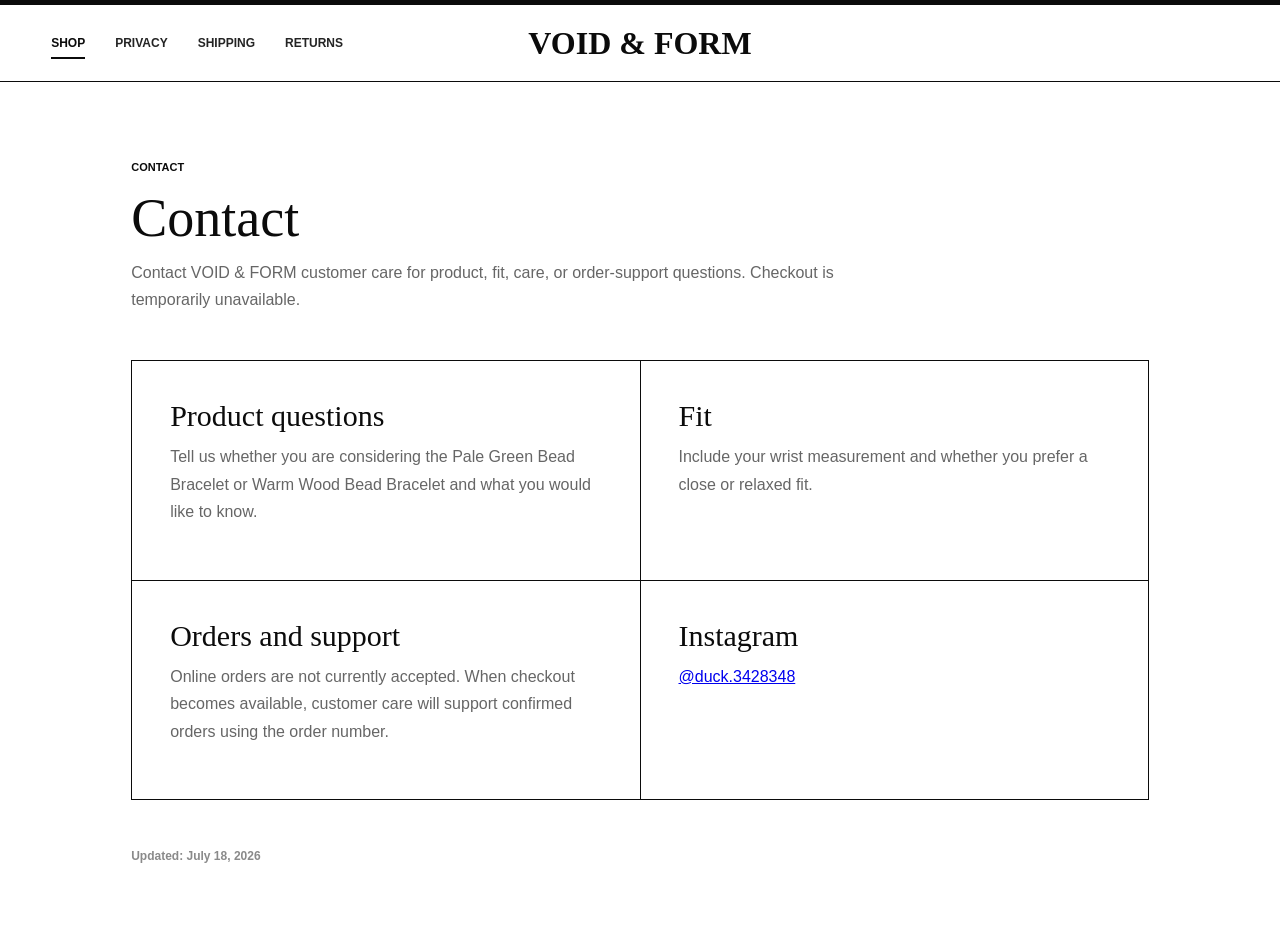
==== commit 055db7bc: "Publish customer-facing storefront copy" ====
--- a/contact.html
+++ b/contact.html
@@ -6,7 +6,7 @@
     <link rel="icon" href="assets/favicon.svg" type="image/svg+xml" />
     <title>Contact | VOID &amp; FORM</title>
     <meta name="description" content="Contact VOID &amp; FORM about pale-green and warm-wood bead bracelets." />
-    <link rel="stylesheet" href="styles.css?v=foreign-3" />
+    <link rel="stylesheet" href="styles.css?v=customer-1" />
   </head>
   <body>
     <header class="site-header policy-header">
@@ -24,12 +24,12 @@
       <section class="policy-hero">
         <p class="eyebrow">CONTACT</p>
         <h1>Contact</h1>
-        <p>Choose a bracelet on the shop page, copy the inquiry, and message the VOID &amp; FORM Instagram account. No payment is collected yet.</p>
+        <p>Contact VOID &amp; FORM customer care for product, fit, care, or order-support questions. Checkout is temporarily unavailable.</p>
       </section>
       <section class="policy-grid">
         <article>
-          <h2>Product inquiry</h2>
-          <p>Tell us whether you prefer pale green or warm wood, along with your country and comfortable price.</p>
+          <h2>Product questions</h2>
+          <p>Tell us whether you are considering the Pale Green Bead Bracelet or Warm Wood Bead Bracelet and what you would like to know.</p>
         </article>
         <article>
           <h2>Fit</h2>
@@ -37,14 +37,14 @@
         </article>
         <article>
           <h2>Orders and support</h2>
-          <p>Checkout, fulfillment, and after-sales support will open only after samples and policies are verified.</p>
+          <p>Online orders are not currently accepted. When checkout becomes available, customer care will support confirmed orders using the order number.</p>
         </article>
         <article>
           <h2>Instagram</h2>
           <p><a href="https://www.instagram.com/duck.3428348/" target="_blank" rel="noreferrer">@duck.3428348</a></p>
         </article>
       </section>
-      <p class="policy-updated">Updated: July 12, 2026</p>
+      <p class="policy-updated">Updated: July 18, 2026</p>
     </main>
   </body>
 </html>
--- a/styles.css
+++ b/styles.css
@@ -1625,3 +1625,176 @@
   }
 
 }
+
+.cart-button {
+  position: relative;
+}
+
+.cart-button small {
+  position: absolute;
+  top: 3px;
+  right: 3px;
+  min-width: 17px;
+  height: 17px;
+  padding: 0 4px;
+  border-radius: 50%;
+  color: #fff;
+  background: #1b1b17;
+  font-size: 10px;
+  line-height: 17px;
+  text-align: center;
+}
+
+.cart-dialog {
+  width: min(92vw, 560px);
+  max-height: min(82vh, 760px);
+  padding: 0;
+  border: 1px solid #24241f;
+  border-radius: 0;
+  background: #fff;
+}
+
+.cart-dialog::backdrop {
+  background: rgb(0 0 0 / 42%);
+}
+
+.cart-dialog-head {
+  display: flex;
+  align-items: center;
+  justify-content: space-between;
+  gap: 16px;
+  padding: 18px 20px;
+  border-bottom: 1px solid #d8d8d0;
+}
+
+.cart-dialog-head h2 {
+  margin: 0;
+  font-size: 22px;
+}
+
+.cart-items {
+  display: grid;
+}
+
+.cart-line {
+  display: grid;
+  grid-template-columns: 72px minmax(0, 1fr) auto;
+  gap: 14px;
+  align-items: center;
+  padding: 14px 20px;
+  border-bottom: 1px solid #e2e2dc;
+}
+
+.cart-line img {
+  width: 72px;
+  height: 82px;
+  object-fit: cover;
+}
+
+.cart-line div {
+  display: grid;
+  gap: 5px;
+}
+
+.cart-line span,
+.cart-note {
+  color: #6d6d65;
+  font-size: 13px;
+}
+
+.cart-line button {
+  border: 0;
+  background: transparent;
+  color: #55554e;
+  cursor: pointer;
+}
+
+.cart-note {
+  margin: 0;
+  padding: 16px 20px 10px;
+  line-height: 1.55;
+}
+
+.cart-dialog > .primary-button {
+  width: calc(100% - 40px);
+  margin: 0 20px 20px;
+}
+
+@media (max-width: 560px) {
+  .cart-line {
+    grid-template-columns: 58px minmax(0, 1fr);
+  }
+
+  .cart-line img {
+    width: 58px;
+    height: 68px;
+  }
+
+  .cart-line button {
+    grid-column: 2;
+    justify-self: start;
+  }
+}
+
+.analytics-consent {
+  position: fixed;
+  right: 18px;
+  bottom: 18px;
+  z-index: 80;
+  width: min(430px, calc(100vw - 36px));
+  padding: 16px;
+  border: 1px solid #2a2a24;
+  background: #fff;
+  box-shadow: 0 10px 34px rgb(0 0 0 / 14%);
+}
+
+.analytics-consent p {
+  margin: 0 0 12px;
+  color: #30302b;
+  font-size: 13px;
+  line-height: 1.55;
+}
+
+.analytics-consent div {
+  display: flex;
+  align-items: center;
+  justify-content: flex-end;
+  gap: 8px;
+}
+
+.analytics-consent a,
+.analytics-consent button {
+  min-height: 36px;
+  padding: 8px 12px;
+  border: 1px solid #2a2a24;
+  border-radius: 0;
+  color: #2a2a24;
+  background: #fff;
+  font: inherit;
+  font-size: 12px;
+  text-decoration: none;
+  cursor: pointer;
+}
+
+.analytics-consent a {
+  margin-right: auto;
+  border-color: transparent;
+  padding-left: 0;
+}
+
+.analytics-consent [data-analytics-accept] {
+  color: #fff;
+  background: #2a2a24;
+}
+
+@media (max-width: 420px) {
+  .analytics-consent {
+    right: 12px;
+    bottom: 12px;
+    width: calc(100vw - 24px);
+  }
+
+  .analytics-consent div {
+    flex-wrap: wrap;
+  }
+}
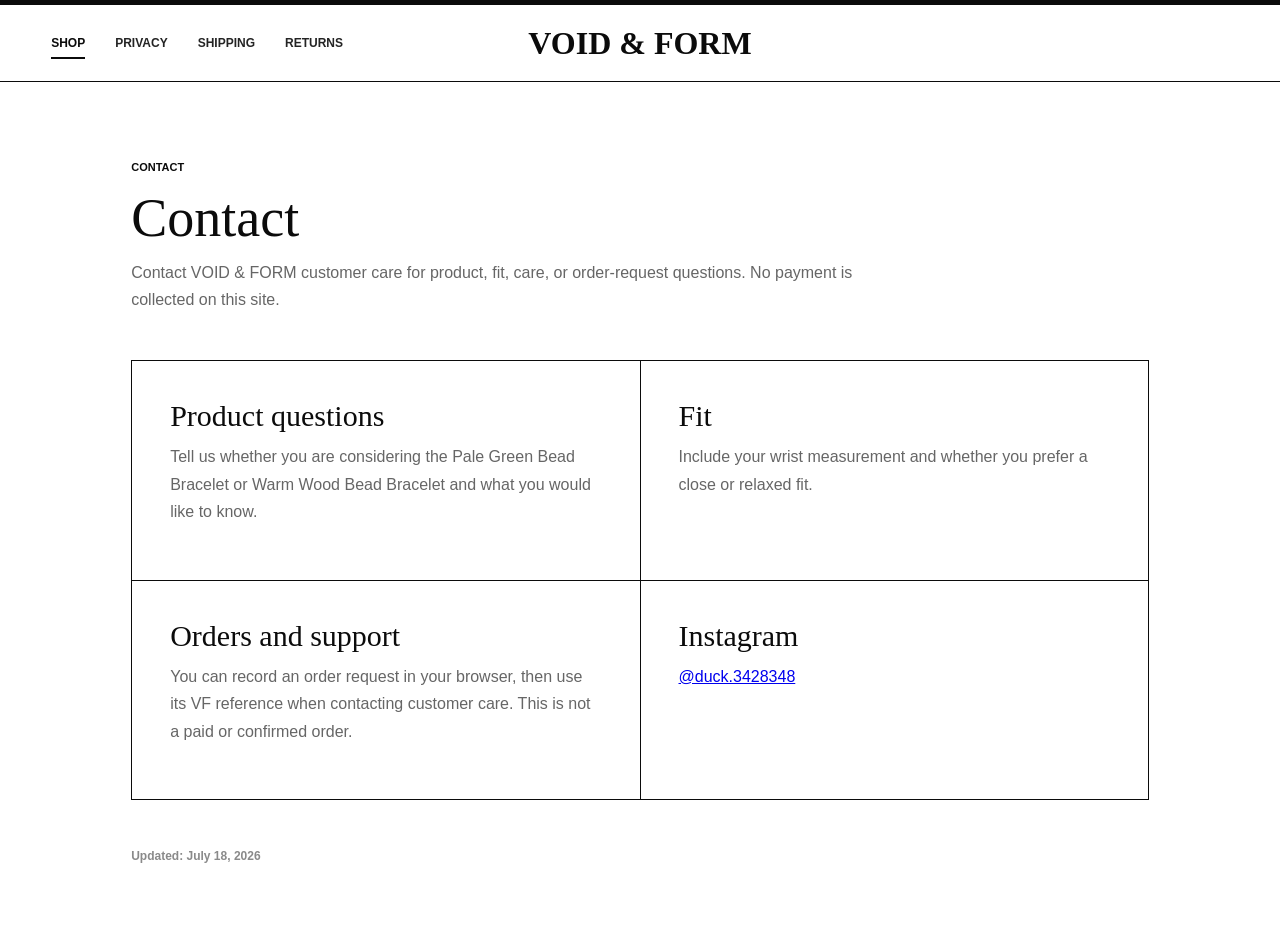
==== commit 5d4266b5: "Add free order request flow" ====
--- a/contact.html
+++ b/contact.html
@@ -24,7 +24,7 @@
       <section class="policy-hero">
         <p class="eyebrow">CONTACT</p>
         <h1>Contact</h1>
-        <p>Contact VOID &amp; FORM customer care for product, fit, care, or order-support questions. Checkout is temporarily unavailable.</p>
+        <p>Contact VOID &amp; FORM customer care for product, fit, care, or order-request questions. No payment is collected on this site.</p>
       </section>
       <section class="policy-grid">
         <article>
@@ -37,7 +37,7 @@
         </article>
         <article>
           <h2>Orders and support</h2>
-          <p>Online orders are not currently accepted. When checkout becomes available, customer care will support confirmed orders using the order number.</p>
+          <p>You can record an order request in your browser, then use its VF reference when contacting customer care. This is not a paid or confirmed order.</p>
         </article>
         <article>
           <h2>Instagram</h2>
--- a/styles.css
+++ b/styles.css
@@ -1720,6 +1720,88 @@
   margin: 0 20px 20px;
 }
 
+.order-request-dialog {
+  width: min(92vw, 560px);
+  max-height: min(88vh, 780px);
+  padding: 0;
+  border: 1px solid #24241f;
+  border-radius: 0;
+  background: #fff;
+}
+
+.order-request-dialog::backdrop {
+  background: rgb(0 0 0 / 42%);
+}
+
+.order-request-head {
+  display: flex;
+  align-items: center;
+  justify-content: space-between;
+  gap: 16px;
+  padding: 16px 20px;
+  border-bottom: 1px solid #d8d8d0;
+}
+
+.order-request-head p {
+  margin: 0;
+}
+
+.order-request-body,
+.order-request-confirmation {
+  display: grid;
+  gap: 18px;
+  padding: 24px 20px;
+}
+
+.order-request-body h2,
+.order-request-confirmation h2 {
+  margin: 0;
+  font-size: 32px;
+}
+
+.order-request-body > p,
+.order-request-confirmation > p {
+  margin: 0;
+  color: #5f5f57;
+  line-height: 1.55;
+}
+
+.order-request-items {
+  display: grid;
+  gap: 7px;
+  padding: 14px 0;
+  border-block: 1px solid #d8d8d0;
+}
+
+.order-request-body form {
+  display: grid;
+  gap: 14px;
+}
+
+.order-request-body label {
+  display: grid;
+  gap: 7px;
+  font-size: 13px;
+  font-weight: 700;
+}
+
+.order-request-body input {
+  width: 100%;
+  min-height: 44px;
+  padding: 10px 12px;
+  border: 1px solid #24241f;
+  border-radius: 0;
+  background: #fff;
+  font: inherit;
+}
+
+.order-request-confirmation .primary-button {
+  display: flex;
+  align-items: center;
+  justify-content: center;
+  text-decoration: none;
+}
+
 @media (max-width: 560px) {
   .cart-line {
     grid-template-columns: 58px minmax(0, 1fr);
